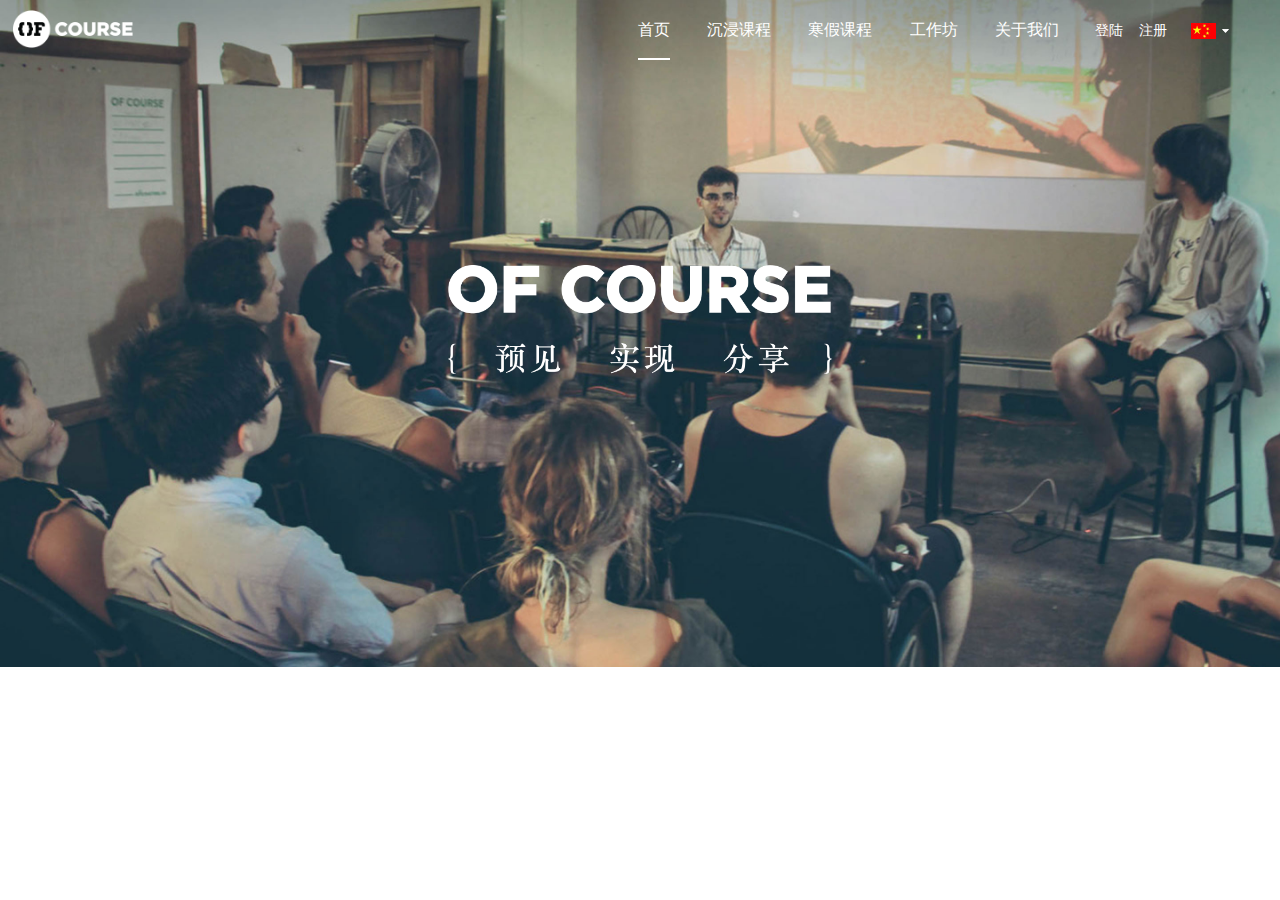
==== of-course/index.html @ 1c03e114 "of-course" ====
<!DOCTYPE html>
<html>
<head>
    <meta charset="utf-8">
    <title></title>
    <link rel="stylesheet" href="css/style.css"/>
</head>
<body>
<div class="m-container">
    <div class="banner">
        <img src="img/slider_pic.jpg" alt="" width="100%"/>
        <div class="banner-content">
            <div class="menu index-menu">
                <a href="index.html" class="w-logo">
                    <img src="img/logo.png" alt="" width="80%"/>
                </a>
                <div class="language">
                    <a href="javascript:void(0);">
                        <i class="flags">
                            <img src="img/china.jpg" alt="" width="100%"/>
                        </i>
                        <i class="select">
                            <img src="img/select.png" alt="" width="100%"/>
                        </i>
                    </a>
                    <ul>
                        <li><a href="javascript:void(0);"><img src="img/china.jpg" alt=""/></a></li>
                        <li><a href="javascript:void(0);"><img src="img/us.jpg" alt=""/></a></li>
                    </ul>
                </div>
                <div class="sign-status signed">

                </div>
                <ul class="sign-status not-sign">
                    <li><a href="sign.html">登陆</a></li>
                    <li><a href="sign.html">注册</a></li>
                </ul>
                <ul class="navi">
                    <li><a href="index.html" class="current">首页<i></i></a></li>
                    <li><a href="index.html">沉浸课程<i></i></a></li>
                    <li><a href="index.html">寒假课程<i></i></a></li>
                    <li><a href="index.html">工作坊<i></i></a></li>
                    <li><a href="index.html">关于我们<i></i></a></li>
                </ul>
            </div>
            <div class="menu menu-holder"></div>
            <div class="banner-title">
                <img src="img/slider_title.png" alt="" width="30%"/>
            </div>
        </div>
    </div>
</div>
</body>
</html>
---- of-course/css/style.css ----
* {
    margin: 0;
    padding: 0;
}
html, body {
    width: 100%;
    height: 100%;
    font-family: 'Microsoft YaHei', 'Helvetica Neue', 'Luxi Sans', 'DejaVu Sans', Tahoma, 'Hiragino Sans GB', sans-serif;
    font-size: 62.5%;
}
img {
    display: block;
}
ul, ol {
    list-style: none;
}
a {
    text-decoration: none;
}
.m-container {
    width: 100%;
    height: auto;
    position: relative;
}
.banner {
    width: 100%;
    position: relative;
}
.banner-content {
    width: 100%;
    position: absolute;
    top: 0;
    left: 0;
    height: 100%;
}
.menu {
    position: absolute;
    width: 100%;
    height: 60px;
    top: 0;
    left: 0;
}
.menu.menu-holder {
    position: relative;
}
.menu.index-menu {
    z-index: 3;
}
.banner-title {
    margin: 0 auto;
    padding-top: 16%;
}
.banner-title img {
    margin: auto;
    display: block;
}
.menu .w-logo {
    display: block;
    width: 150px;
    margin-top: 10px;
    margin-left: 1%;
    float: left;
}
.menu .language {
    height: 100%;
    width: 54px;
    float: right;
    margin-right: 4%;
    position: relative;
}
.language>a {
    display: block;
    width: 100%;
    height: 100%;
    text-align: center;
}
.language .flags {
    display: block;
    float: left;
    width: 25px;
    margin-top: 23px;
    margin-left: 16px;
}
.language .select {
    display: block;
    float: right;
    margin-top: 29px;
}
.language ul {
    background: #ffffff;
    width: 100%;
    height: 120px;
    position: absolute;
    top: 0;
    left: 0;
    border-left: 1px solid #bababa;
    border-bottom: 1px solid #bababa;
    border-right: 1px solid #bababa;
    display: none;
}
.language ul li {
    width: 100%;
    height: 50%;
}
.language ul li a {
    display: block;
    width: 100%;
    height: 100%;
}
.language ul li a img {
    width: 25px;
    display: block;
    margin: 0 auto;
    padding-top: 23px;
}
.language:hover ul {
    display: block;
}
.menu .sign-status {
    float: right;
    height: 100%;
}
ul.sign-status {

}
ul.sign-status li {
    display: block;
    float: left;
    height: 100%;
    padding: 0 8px;
}
ul.sign-status li a {
    display: block;
    width: 100%;
    height: 100%;
    text-align: center;
    line-height: 60px;
    color: #ffffff;
    font-size: 2.2em;
}
div.sign-status {
    display: none;
}
.menu .navi {
    height: 60px;
    float: right;
    width: 468px;
}
.navi li {
    float: left;
    margin-right: 4%;
    margin-left: 4%;
    height: 60px;
}
.navi li a {
    width: 100%;
    height: 100%;
    text-align: center;
    line-height: 60px;
    font-size: 2.5em;
    color: #ffffff;
    position: relative;
    display: block;
}
.navi li a i {
    width: 100%;
    height: 2px;
    background: #ffffff;
    position: absolute;
    bottom: 0;
    left: 0;
    display: none;
}
.navi li a.current i,
.navi li:hover a i {
    display: block;
}
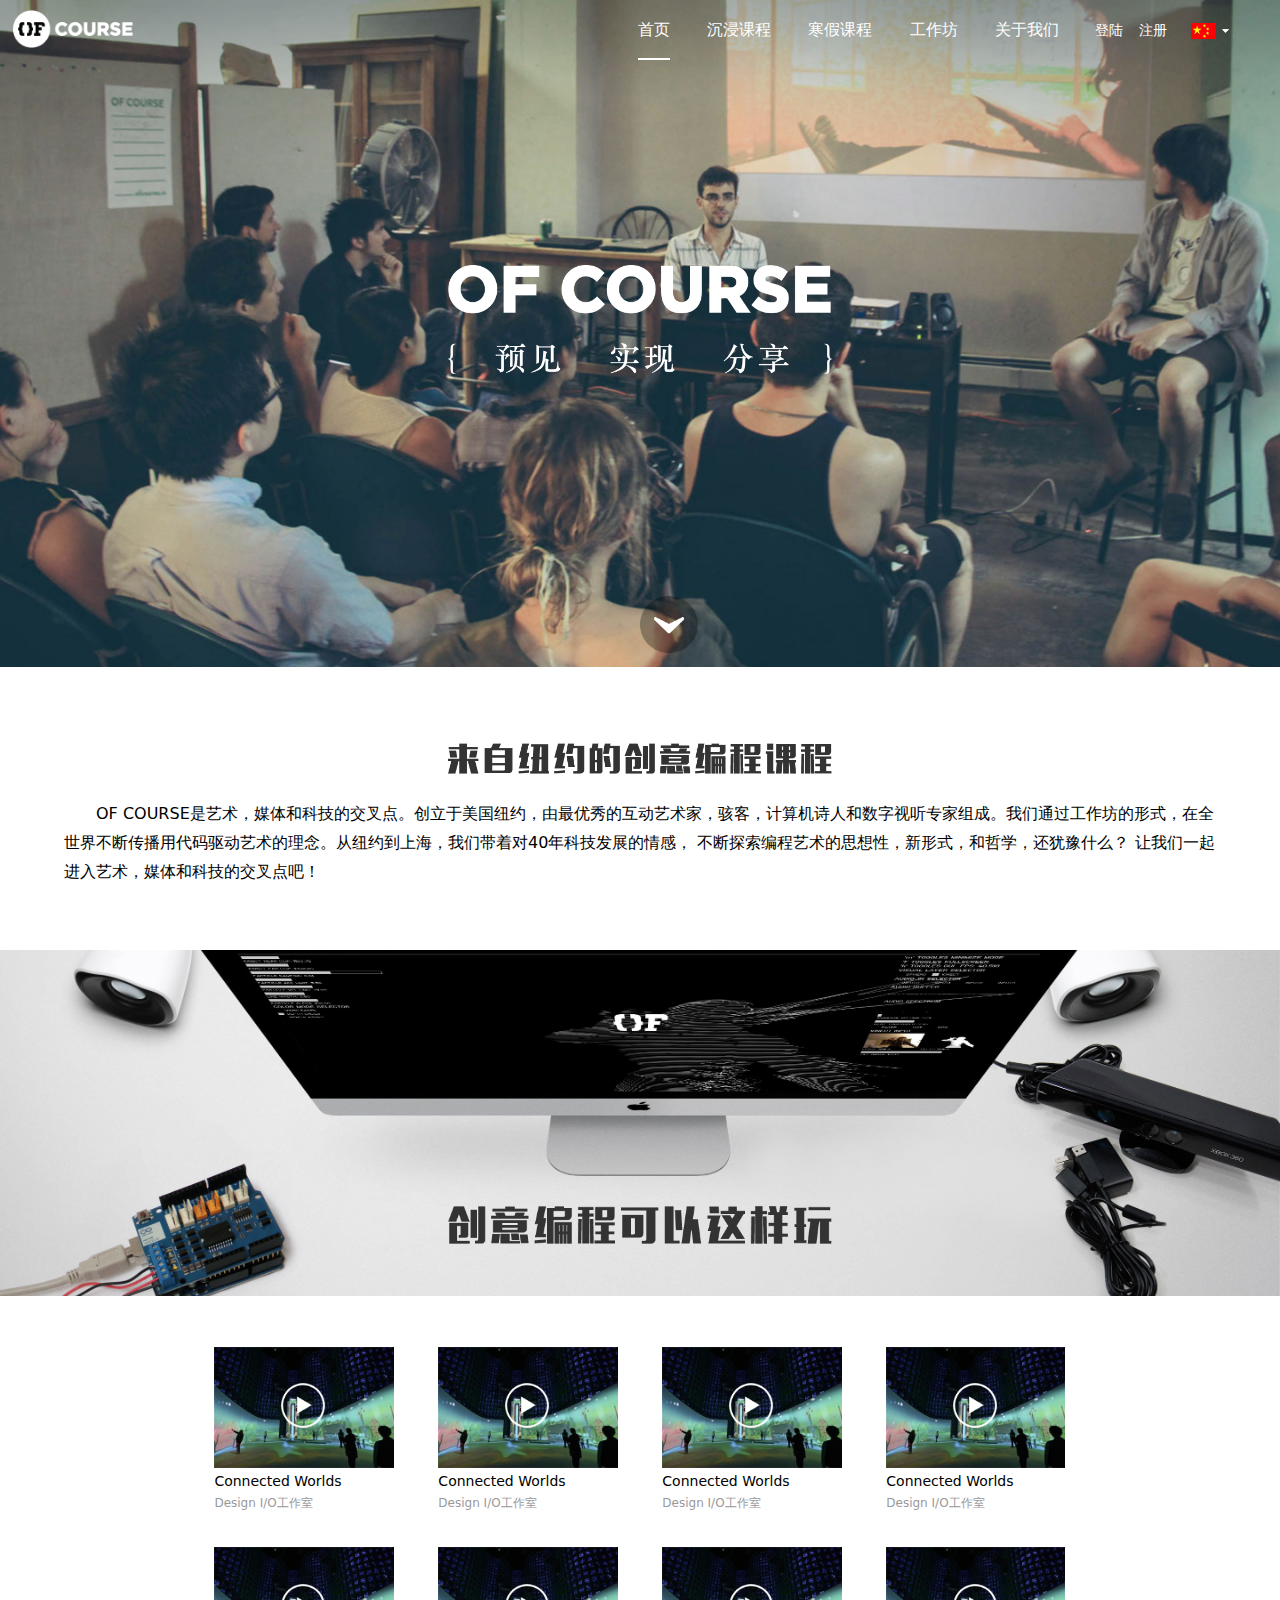
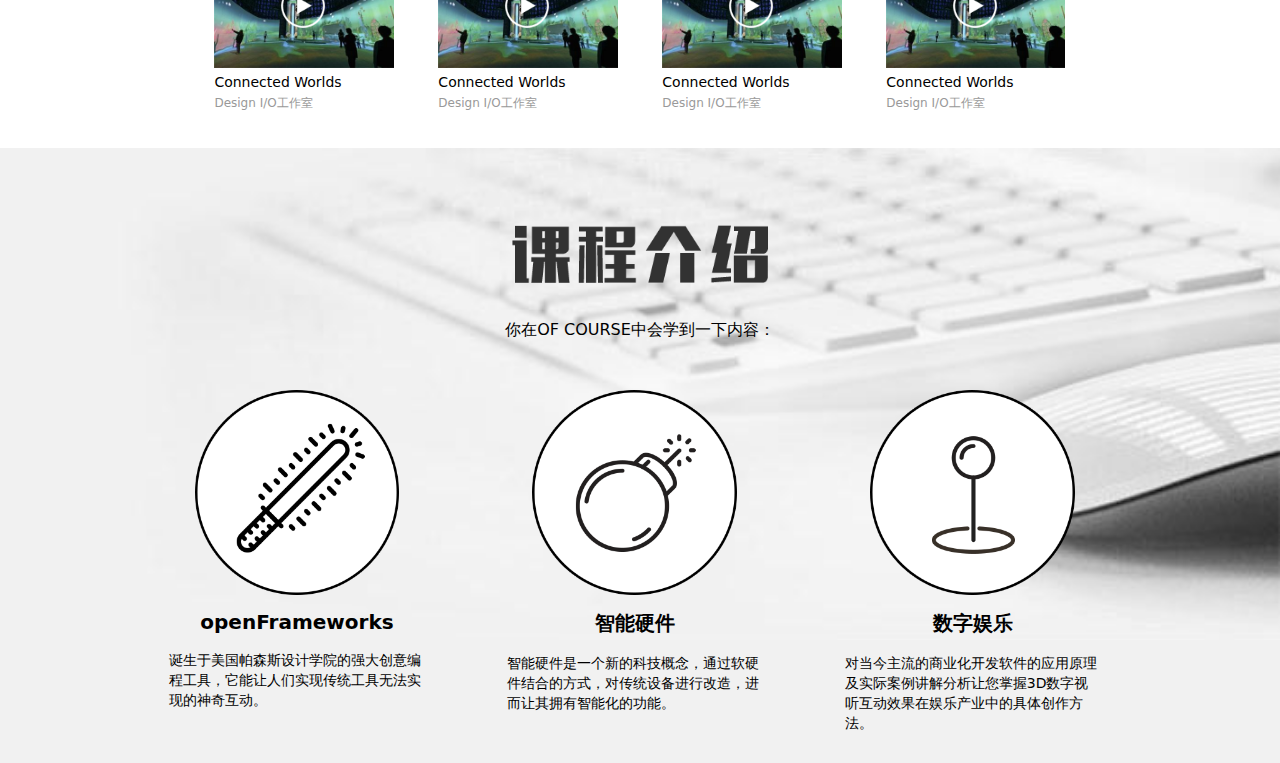
==== commit bfa40269: "of-course" ====
--- a/of-course/index.html
+++ b/of-course/index.html
@@ -48,6 +48,128 @@
                 <img src="img/slider_title.png" alt="" width="30%"/>
             </div>
         </div>
+        <a href="javascript:void(0);" class="next-arrow">
+            <img src="img/next_arrow.png" alt="" width="100%"/>
+        </a>
+    </div>
+    <div class="content-1">
+        <img src="img/index_title.png" alt=""/>
+        <p>
+            OF COURSE是艺术，媒体和科技的交叉点。创立于美国纽约，由最优秀的互动艺术家，骇客，计算机诗人和数字视听专家组成。我们通过工作坊的形式，在全世界不断传播用代码驱动艺术的理念。从纽约到上海，我们带着对40年科技发展的情感， 不断探索编程艺术的思想性，新形式，和哲学，还犹豫什么？ 让我们一起进入艺术，媒体和科技的交叉点吧！
+        </p>
+    </div>
+    <div class="content-2">
+        <img src="img/desc_title2.png" alt=""/>
+    </div>
+    <div class="videos-area">
+        <ul class="video-list">
+            <li>
+                <span>
+                    <img src="img/poster1.jpg" alt="" width="100%"/>
+                    <a href="javascript:void(0);" class="v-play">
+                        <img src="img/play.png" alt="" width="100%"/>
+                    </a>
+                </span>
+                <b>Connected Worlds</b>
+                <i>Design I/O工作室</i>
+            </li>
+            <li>
+                <span>
+                    <img src="img/poster1.jpg" alt="" width="100%"/>
+                    <a href="javascript:void(0);" class="v-play">
+                        <img src="img/play.png" alt="" width="100%"/>
+                    </a>
+                </span>
+                <b>Connected Worlds</b>
+                <i>Design I/O工作室</i>
+            </li>
+            <li>
+                <span>
+                    <img src="img/poster1.jpg" alt="" width="100%"/>
+                    <a href="javascript:void(0);" class="v-play">
+                        <img src="img/play.png" alt="" width="100%"/>
+                    </a>
+                </span>
+                <b>Connected Worlds</b>
+                <i>Design I/O工作室</i>
+            </li>
+            <li>
+                <span>
+                    <img src="img/poster1.jpg" alt="" width="100%"/>
+                    <a href="javascript:void(0);" class="v-play">
+                        <img src="img/play.png" alt="" width="100%"/>
+                    </a>
+                </span>
+                <b>Connected Worlds</b>
+                <i>Design I/O工作室</i>
+            </li>
+            <li>
+                <span>
+                    <img src="img/poster1.jpg" alt="" width="100%"/>
+                    <a href="javascript:void(0);" class="v-play">
+                        <img src="img/play.png" alt="" width="100%"/>
+                    </a>
+                </span>
+                <b>Connected Worlds</b>
+                <i>Design I/O工作室</i>
+            </li>
+            <li>
+                <span>
+                    <img src="img/poster1.jpg" alt="" width="100%"/>
+                    <a href="javascript:void(0);" class="v-play">
+                        <img src="img/play.png" alt="" width="100%"/>
+                    </a>
+                </span>
+                <b>Connected Worlds</b>
+                <i>Design I/O工作室</i>
+            </li>
+            <li>
+                <span>
+                    <img src="img/poster1.jpg" alt="" width="100%"/>
+                    <a href="javascript:void(0);" class="v-play">
+                        <img src="img/play.png" alt="" width="100%"/>
+                    </a>
+                </span>
+                <b>Connected Worlds</b>
+                <i>Design I/O工作室</i>
+            </li>
+            <li>
+                <span>
+                    <img src="img/poster1.jpg" alt="" width="100%"/>
+                    <a href="javascript:void(0);" class="v-play">
+                        <img src="img/play.png" alt="" width="100%"/>
+                    </a>
+                </span>
+                <b>Connected Worlds</b>
+                <i>Design I/O工作室</i>
+            </li>
+        </ul>
+    </div>
+    <div class="content-3">
+        <img src="img/desc_title4.png" alt=""/>
+        <p>你在OF COURSE中会学到一下内容：</p>
+        <ul>
+            <li>
+                <img src="img/full_icon.png" alt=""/>
+                <span>openFrameworks</span>
+                <p>诞生于美国帕森斯设计学院的强大创意编程工具，它能让人们实现传统工具无法实现的神奇互动。</p>
+            </li>
+            <li>
+                <img src="img/full_icon2.png" alt=""/>
+                <span>智能硬件</span>
+                <p>智能硬件是一个新的科技概念，通过软硬件结合的方式，对传统设备进行改造，进而让其拥有智能化的功能。</p>
+            </li>
+            <li>
+                <img src="img/full_icon3.png" alt=""/>
+                <span>数字娱乐</span>
+                <p>对当今主流的商业化开发软件的应用原理及实际案例讲解分析让您掌握3D数字视听互动效果在娱乐产业中的具体创作方法。</p>
+            </li>
+        </ul>
+    </div>
+    <div class="content-4">
+        <ul>
+
+        </ul>
     </div>
 </div>
 </body>
--- a/of-course/css/style.css
+++ b/of-course/css/style.css
@@ -174,4 +174,123 @@
 .navi li a.current i,
 .navi li:hover a i {
     display: block;
+}
+.next-arrow {
+    position: absolute;
+    bottom: 2%;
+    left: 50%;
+    width: 4.5%;
+}
+.content-1 {
+    width: 100%;
+    height: auto;
+    background-color: #ffffff;
+}
+.content-1 img {
+    width: 30%;
+    min-width: 300px;
+    margin: 0 auto;
+    padding: 6% 0 2% 0;
+}
+.content-1 p {
+    display: block;
+    width: 90%;
+    margin: 0 auto;
+    font-size: 1.6rem;
+    line-height: 180%;
+    text-indent: 2em;
+    padding-bottom: 5%;
+}
+.content-2 {
+    background: url("../img/index_bg.jpg") no-repeat top left #d9dada;
+    -webkit-background-size: 100%;
+    background-size: 100%;
+}
+.content-2 img {
+    width: 30%;
+    margin: 0 auto;
+    padding: 20% 0 4%;
+}
+.videos-area {
+    width: 100%;
+    overflow: hidden;
+
+}
+.videos-area ul {
+    width: 70%;
+    display: block;
+    margin: 0 auto;
+    padding: 4% 0;
+}
+.videos-area ul li {
+    width: 20%;
+    float: left;
+    margin: 0 2.5% 4% 2.5%;
+}
+.videos-area span {
+    position: relative;
+    display: block;
+}
+.videos-area span a {
+    position: absolute;
+    width: 25%;
+    top: 30%;
+    left: 37%;
+}
+.videos-area li b {
+    font-size: 1.4rem;
+    font-weight: normal;
+    padding: 3% 0;
+    display: block;
+}
+.videos-area li i {
+    font-style: normal;
+    color: #999;
+    font-size: 1.2rem;
+}
+.content-3 {
+    width: 100%;
+    background: url("../img/index_bg3.jpg") no-repeat top left #f1f1f1;
+    -webkit-background-size: 100%;
+    background-size: 100%;
+    overflow: hidden;
+}
+.content-3>img {
+    margin: 0 auto;
+    padding: 6% 0 3%;
+    width: 20%;
+}
+.content-3>p {
+    display: block;
+    width: 100%;
+    text-align: center;
+    font-size: 1.6rem;
+    line-height: 1.8rem;
+}
+.content-3>ul {
+    display: block;
+    width: 80%;
+    margin: 0 auto;
+    padding: 4% 0 4% 0;
+}
+.content-3>ul li {
+    width: 25%;
+    float: left;
+    margin: 0 4% 3% 4%;
+}
+.content-3>ul li img {
+    width: 80%;
+    margin: 0 auto;
+}
+.content-3>ul li span {
+    font-weight: bold;
+    font-size: 2rem;
+    width: 100%;
+    text-align: center;
+    display: block;
+    margin: 6% 0;
+}
+.content-3>ul li p {
+    font-size: 1.4rem;
+    line-height: 2rem;
 }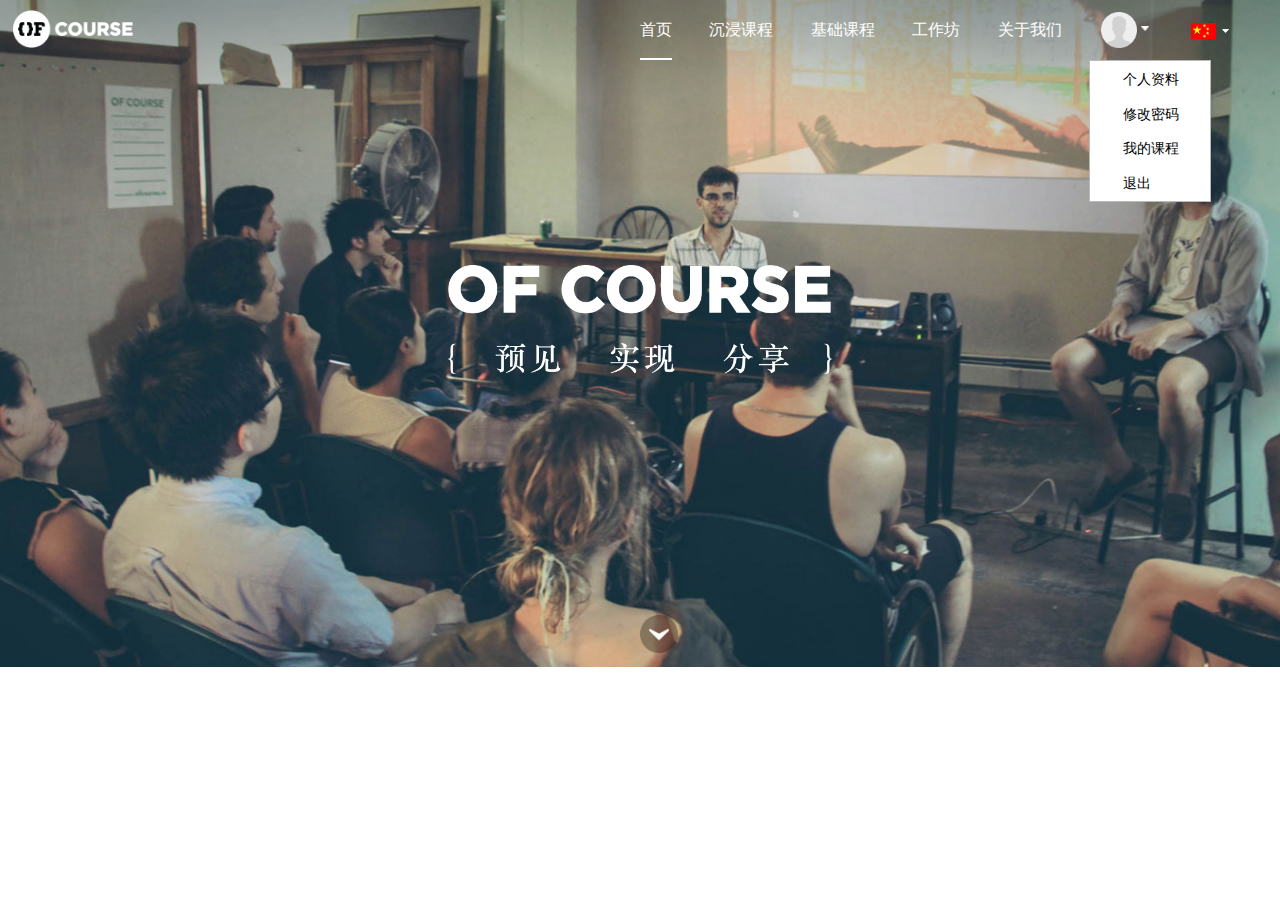
==== commit c024998e: "i am back" ====
--- a/of-course/index.html
+++ b/of-course/index.html
@@ -29,7 +29,20 @@
                     </ul>
                 </div>
                 <div class="sign-status signed">
-
+                    <a href="javascript:void(0);">
+                        <i>
+                            <img src="img/header.png" alt="" width="100%"/>
+                        </i>
+                        <i>
+                            <img src="img/select.png" alt="" width="100%"/>
+                        </i>
+                    </a>
+                    <ul>
+                        <li><a href="javascript:void(0);">个人资料</a></li>
+                        <li><a href="javascript:void(0);">修改密码</a></li>
+                        <li><a href="javascript:void(0);">我的课程</a></li>
+                        <li><a href="javascript:void(0);">退出</a></li>
+                    </ul>
                 </div>
                 <ul class="sign-status not-sign">
                     <li><a href="sign.html">登陆</a></li>
@@ -38,7 +51,7 @@
                 <ul class="navi">
                     <li><a href="index.html" class="current">首页<i></i></a></li>
                     <li><a href="index.html">沉浸课程<i></i></a></li>
-                    <li><a href="index.html">寒假课程<i></i></a></li>
+                    <li><a href="index.html">基础课程<i></i></a></li>
                     <li><a href="index.html">工作坊<i></i></a></li>
                     <li><a href="index.html">关于我们<i></i></a></li>
                 </ul>
@@ -52,125 +65,6 @@
             <img src="img/next_arrow.png" alt="" width="100%"/>
         </a>
     </div>
-    <div class="content-1">
-        <img src="img/index_title.png" alt=""/>
-        <p>
-            OF COURSE是艺术，媒体和科技的交叉点。创立于美国纽约，由最优秀的互动艺术家，骇客，计算机诗人和数字视听专家组成。我们通过工作坊的形式，在全世界不断传播用代码驱动艺术的理念。从纽约到上海，我们带着对40年科技发展的情感， 不断探索编程艺术的思想性，新形式，和哲学，还犹豫什么？ 让我们一起进入艺术，媒体和科技的交叉点吧！
-        </p>
-    </div>
-    <div class="content-2">
-        <img src="img/desc_title2.png" alt=""/>
-    </div>
-    <div class="videos-area">
-        <ul class="video-list">
-            <li>
-                <span>
-                    <img src="img/poster1.jpg" alt="" width="100%"/>
-                    <a href="javascript:void(0);" class="v-play">
-                        <img src="img/play.png" alt="" width="100%"/>
-                    </a>
-                </span>
-                <b>Connected Worlds</b>
-                <i>Design I/O工作室</i>
-            </li>
-            <li>
-                <span>
-                    <img src="img/poster1.jpg" alt="" width="100%"/>
-                    <a href="javascript:void(0);" class="v-play">
-                        <img src="img/play.png" alt="" width="100%"/>
-                    </a>
-                </span>
-                <b>Connected Worlds</b>
-                <i>Design I/O工作室</i>
-            </li>
-            <li>
-                <span>
-                    <img src="img/poster1.jpg" alt="" width="100%"/>
-                    <a href="javascript:void(0);" class="v-play">
-                        <img src="img/play.png" alt="" width="100%"/>
-                    </a>
-                </span>
-                <b>Connected Worlds</b>
-                <i>Design I/O工作室</i>
-            </li>
-            <li>
-                <span>
-                    <img src="img/poster1.jpg" alt="" width="100%"/>
-                    <a href="javascript:void(0);" class="v-play">
-                        <img src="img/play.png" alt="" width="100%"/>
-                    </a>
-                </span>
-                <b>Connected Worlds</b>
-                <i>Design I/O工作室</i>
-            </li>
-            <li>
-                <span>
-                    <img src="img/poster1.jpg" alt="" width="100%"/>
-                    <a href="javascript:void(0);" class="v-play">
-                        <img src="img/play.png" alt="" width="100%"/>
-                    </a>
-                </span>
-                <b>Connected Worlds</b>
-                <i>Design I/O工作室</i>
-            </li>
-            <li>
-                <span>
-                    <img src="img/poster1.jpg" alt="" width="100%"/>
-                    <a href="javascript:void(0);" class="v-play">
-                        <img src="img/play.png" alt="" width="100%"/>
-                    </a>
-                </span>
-                <b>Connected Worlds</b>
-                <i>Design I/O工作室</i>
-            </li>
-            <li>
-                <span>
-                    <img src="img/poster1.jpg" alt="" width="100%"/>
-                    <a href="javascript:void(0);" class="v-play">
-                        <img src="img/play.png" alt="" width="100%"/>
-                    </a>
-                </span>
-                <b>Connected Worlds</b>
-                <i>Design I/O工作室</i>
-            </li>
-            <li>
-                <span>
-                    <img src="img/poster1.jpg" alt="" width="100%"/>
-                    <a href="javascript:void(0);" class="v-play">
-                        <img src="img/play.png" alt="" width="100%"/>
-                    </a>
-                </span>
-                <b>Connected Worlds</b>
-                <i>Design I/O工作室</i>
-            </li>
-        </ul>
-    </div>
-    <div class="content-3">
-        <img src="img/desc_title4.png" alt=""/>
-        <p>你在OF COURSE中会学到一下内容：</p>
-        <ul>
-            <li>
-                <img src="img/full_icon.png" alt=""/>
-                <span>openFrameworks</span>
-                <p>诞生于美国帕森斯设计学院的强大创意编程工具，它能让人们实现传统工具无法实现的神奇互动。</p>
-            </li>
-            <li>
-                <img src="img/full_icon2.png" alt=""/>
-                <span>智能硬件</span>
-                <p>智能硬件是一个新的科技概念，通过软硬件结合的方式，对传统设备进行改造，进而让其拥有智能化的功能。</p>
-            </li>
-            <li>
-                <img src="img/full_icon3.png" alt=""/>
-                <span>数字娱乐</span>
-                <p>对当今主流的商业化开发软件的应用原理及实际案例讲解分析让您掌握3D数字视听互动效果在娱乐产业中的具体创作方法。</p>
-            </li>
-        </ul>
-    </div>
-    <div class="content-4">
-        <ul>
-
-        </ul>
-    </div>
 </div>
 </body>
 </html>--- a/of-course/css/style.css
+++ b/of-course/css/style.css
@@ -121,7 +121,7 @@
     height: 100%;
 }
 ul.sign-status {
-
+    display: none;
 }
 ul.sign-status li {
     display: block;
@@ -139,7 +139,55 @@
     font-size: 2.2em;
 }
 div.sign-status {
-    display: none;
+    /*display: none;*/
+    display: block;
+    width: 60px;
+    /*background: #000;*/
+    margin-right: 2%;
+    position: relative;
+}
+div.sign-status a{
+    display: block;
+    width: 100%;
+    height: 100%;
+}
+div.sign-status a i:first-child{
+    display: block;
+    float: left;
+    height: 36px;
+    width: 36px;
+    -webkit-border-radius: 50%;
+    -moz-border-radius: 50%;
+    border-radius: 50%;
+    margin-left: 12px;
+    margin-top: 12px;
+}
+div.sign-status a i:last-child{
+    display: block;
+    float: right;
+    width: 8px;
+    margin-top: 26px;
+}
+div.sign-status ul{
+    position: absolute;
+    background: #ffffff;
+    top: 100%;
+    width: 200%;
+    border: 1px solid #bababa;
+}
+div.sign-status ul li {
+    margin: 2%;
+    width: 100%;
+    height: 32px;
+}
+div.sign-status ul li a {
+    color: #000;
+    font-size: 14px;
+    font-size: 1.4rem;
+    width: 75%;
+    float: right;
+    text-align: left;
+    line-height: 32px;
 }
 .menu .navi {
     height: 60px;
@@ -176,121 +224,9 @@
     display: block;
 }
 .next-arrow {
+    display: block;
     position: absolute;
     bottom: 2%;
     left: 50%;
-    width: 4.5%;
-}
-.content-1 {
-    width: 100%;
-    height: auto;
-    background-color: #ffffff;
-}
-.content-1 img {
-    width: 30%;
-    min-width: 300px;
-    margin: 0 auto;
-    padding: 6% 0 2% 0;
-}
-.content-1 p {
-    display: block;
-    width: 90%;
-    margin: 0 auto;
-    font-size: 1.6rem;
-    line-height: 180%;
-    text-indent: 2em;
-    padding-bottom: 5%;
-}
-.content-2 {
-    background: url("../img/index_bg.jpg") no-repeat top left #d9dada;
-    -webkit-background-size: 100%;
-    background-size: 100%;
-}
-.content-2 img {
-    width: 30%;
-    margin: 0 auto;
-    padding: 20% 0 4%;
-}
-.videos-area {
-    width: 100%;
-    overflow: hidden;
-
-}
-.videos-area ul {
-    width: 70%;
-    display: block;
-    margin: 0 auto;
-    padding: 4% 0;
-}
-.videos-area ul li {
-    width: 20%;
-    float: left;
-    margin: 0 2.5% 4% 2.5%;
-}
-.videos-area span {
-    position: relative;
-    display: block;
-}
-.videos-area span a {
-    position: absolute;
-    width: 25%;
-    top: 30%;
-    left: 37%;
-}
-.videos-area li b {
-    font-size: 1.4rem;
-    font-weight: normal;
-    padding: 3% 0;
-    display: block;
-}
-.videos-area li i {
-    font-style: normal;
-    color: #999;
-    font-size: 1.2rem;
-}
-.content-3 {
-    width: 100%;
-    background: url("../img/index_bg3.jpg") no-repeat top left #f1f1f1;
-    -webkit-background-size: 100%;
-    background-size: 100%;
-    overflow: hidden;
-}
-.content-3>img {
-    margin: 0 auto;
-    padding: 6% 0 3%;
-    width: 20%;
-}
-.content-3>p {
-    display: block;
-    width: 100%;
-    text-align: center;
-    font-size: 1.6rem;
-    line-height: 1.8rem;
-}
-.content-3>ul {
-    display: block;
-    width: 80%;
-    margin: 0 auto;
-    padding: 4% 0 4% 0;
-}
-.content-3>ul li {
-    width: 25%;
-    float: left;
-    margin: 0 4% 3% 4%;
-}
-.content-3>ul li img {
-    width: 80%;
-    margin: 0 auto;
-}
-.content-3>ul li span {
-    font-weight: bold;
-    font-size: 2rem;
-    width: 100%;
-    text-align: center;
-    display: block;
-    margin: 6% 0;
-}
-.content-3>ul li p {
-    font-size: 1.4rem;
-    line-height: 2rem;
+    width: 3%;
 }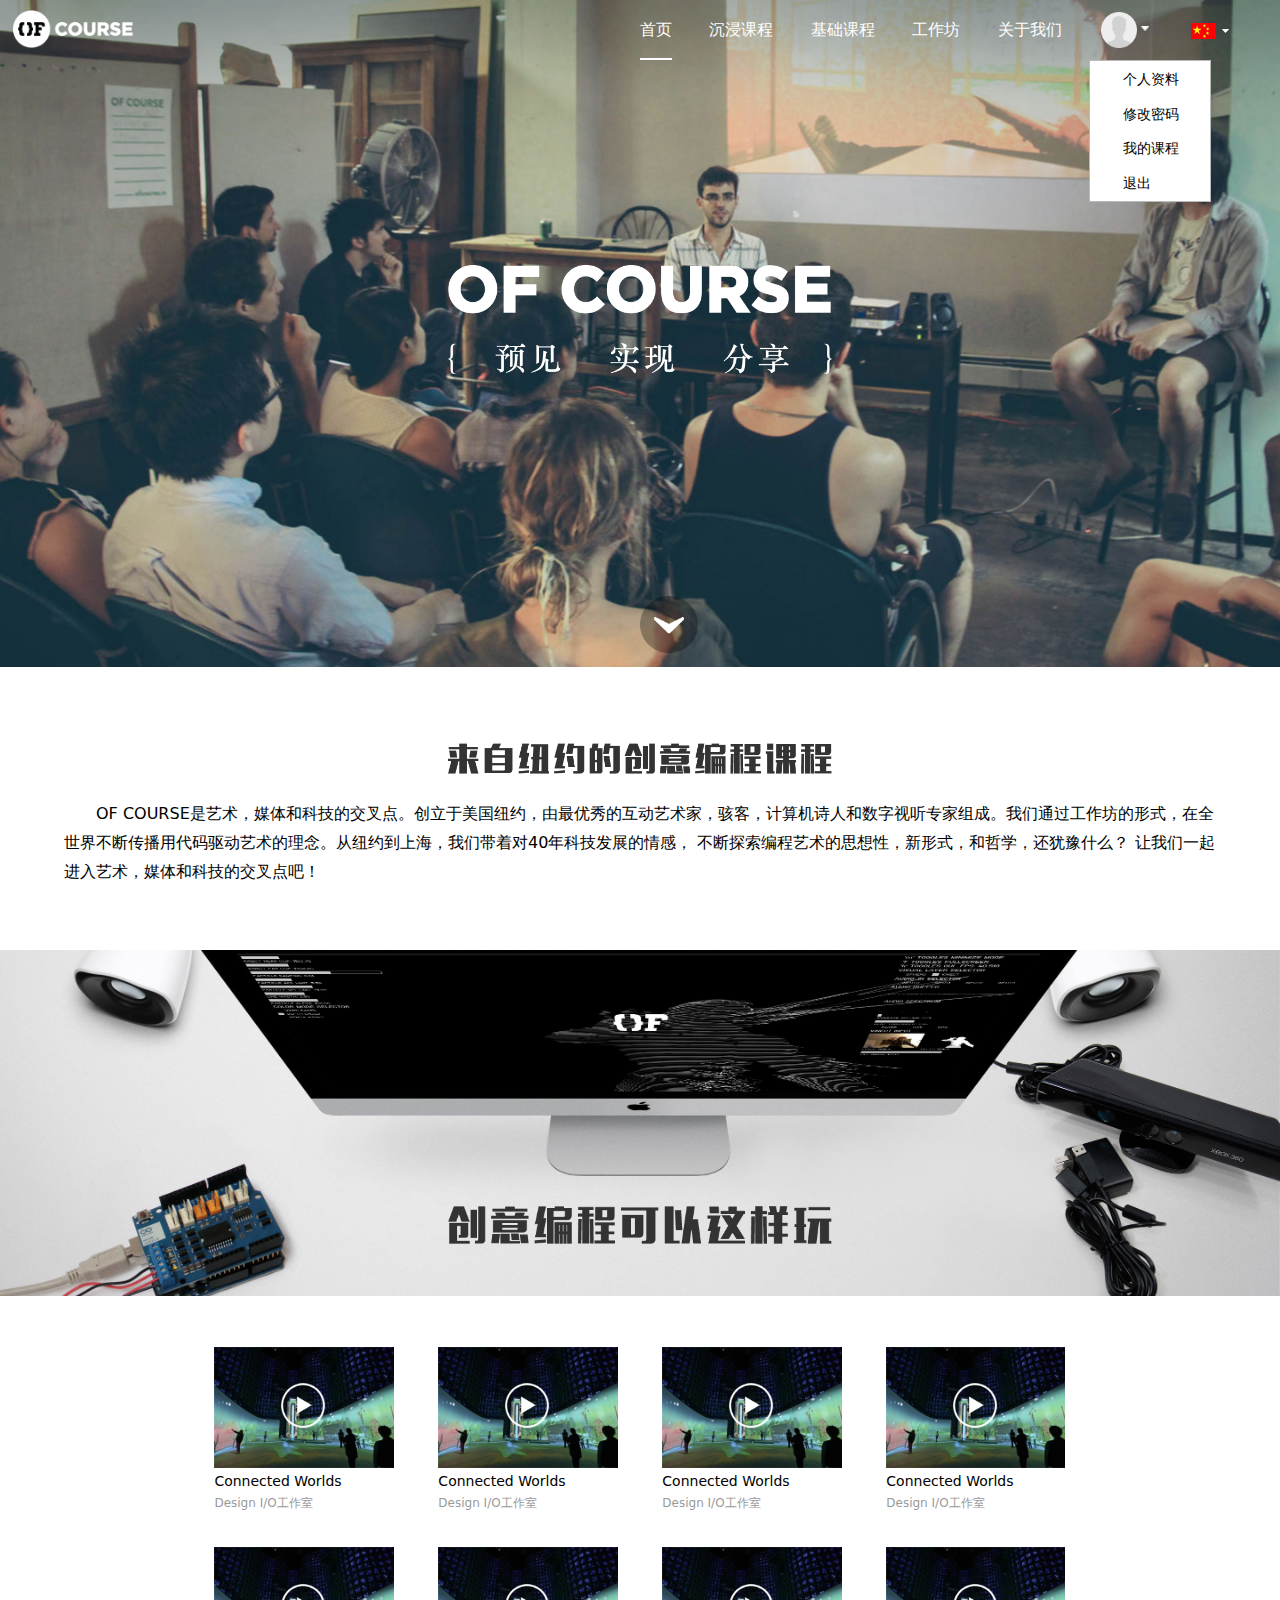
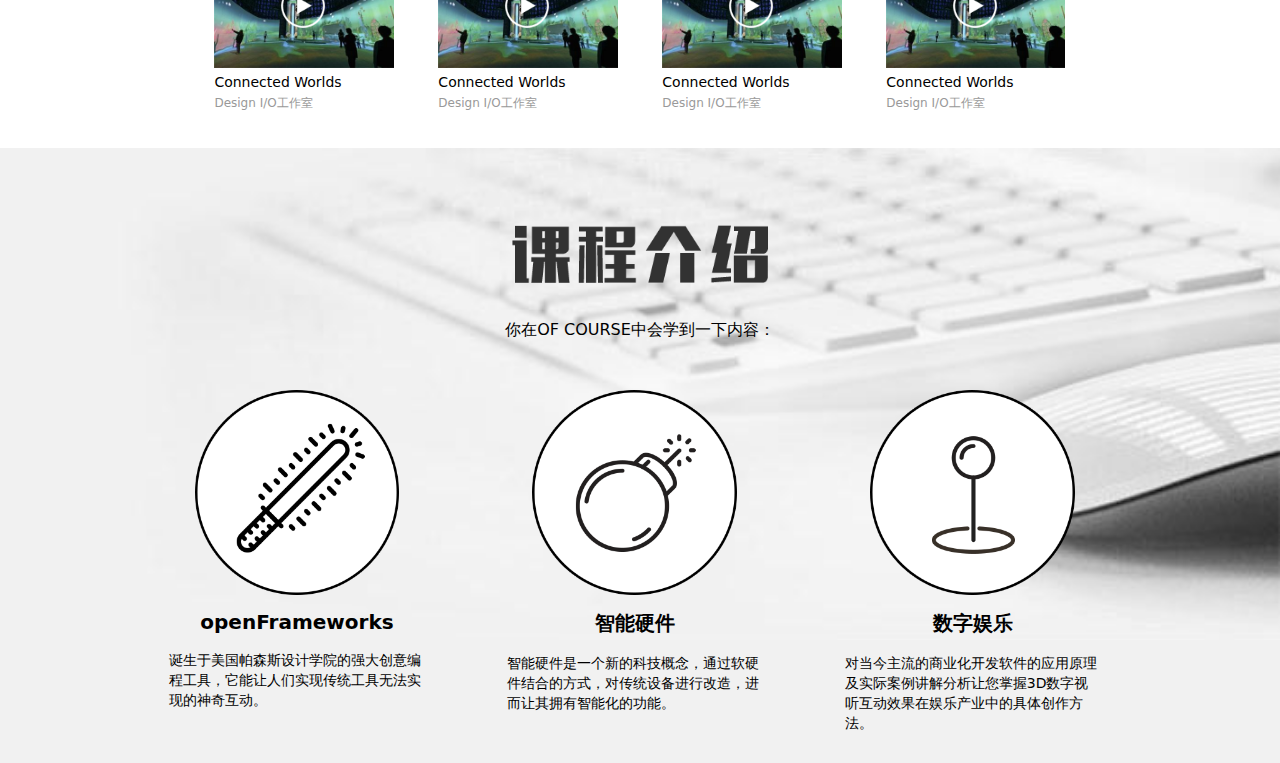
==== commit 49f68cae: "i am back" ====
--- a/of-course/index.html
+++ b/of-course/index.html
@@ -64,6 +64,128 @@
         <a href="javascript:void(0);" class="next-arrow">
             <img src="img/next_arrow.png" alt="" width="100%"/>
         </a>
+<!--<<<<<<< HEAD-->
+<!--=======-->
+    </div>
+    <div class="content-1">
+        <img src="img/index_title.png" alt=""/>
+        <p>
+            OF COURSE是艺术，媒体和科技的交叉点。创立于美国纽约，由最优秀的互动艺术家，骇客，计算机诗人和数字视听专家组成。我们通过工作坊的形式，在全世界不断传播用代码驱动艺术的理念。从纽约到上海，我们带着对40年科技发展的情感， 不断探索编程艺术的思想性，新形式，和哲学，还犹豫什么？ 让我们一起进入艺术，媒体和科技的交叉点吧！
+        </p>
+    </div>
+    <div class="content-2">
+        <img src="img/desc_title2.png" alt=""/>
+    </div>
+    <div class="videos-area">
+        <ul class="video-list">
+            <li>
+                <span>
+                    <img src="img/poster1.jpg" alt="" width="100%"/>
+                    <a href="javascript:void(0);" class="v-play">
+                        <img src="img/play.png" alt="" width="100%"/>
+                    </a>
+                </span>
+                <b>Connected Worlds</b>
+                <i>Design I/O工作室</i>
+            </li>
+            <li>
+                <span>
+                    <img src="img/poster1.jpg" alt="" width="100%"/>
+                    <a href="javascript:void(0);" class="v-play">
+                        <img src="img/play.png" alt="" width="100%"/>
+                    </a>
+                </span>
+                <b>Connected Worlds</b>
+                <i>Design I/O工作室</i>
+            </li>
+            <li>
+                <span>
+                    <img src="img/poster1.jpg" alt="" width="100%"/>
+                    <a href="javascript:void(0);" class="v-play">
+                        <img src="img/play.png" alt="" width="100%"/>
+                    </a>
+                </span>
+                <b>Connected Worlds</b>
+                <i>Design I/O工作室</i>
+            </li>
+            <li>
+                <span>
+                    <img src="img/poster1.jpg" alt="" width="100%"/>
+                    <a href="javascript:void(0);" class="v-play">
+                        <img src="img/play.png" alt="" width="100%"/>
+                    </a>
+                </span>
+                <b>Connected Worlds</b>
+                <i>Design I/O工作室</i>
+            </li>
+            <li>
+                <span>
+                    <img src="img/poster1.jpg" alt="" width="100%"/>
+                    <a href="javascript:void(0);" class="v-play">
+                        <img src="img/play.png" alt="" width="100%"/>
+                    </a>
+                </span>
+                <b>Connected Worlds</b>
+                <i>Design I/O工作室</i>
+            </li>
+            <li>
+                <span>
+                    <img src="img/poster1.jpg" alt="" width="100%"/>
+                    <a href="javascript:void(0);" class="v-play">
+                        <img src="img/play.png" alt="" width="100%"/>
+                    </a>
+                </span>
+                <b>Connected Worlds</b>
+                <i>Design I/O工作室</i>
+            </li>
+            <li>
+                <span>
+                    <img src="img/poster1.jpg" alt="" width="100%"/>
+                    <a href="javascript:void(0);" class="v-play">
+                        <img src="img/play.png" alt="" width="100%"/>
+                    </a>
+                </span>
+                <b>Connected Worlds</b>
+                <i>Design I/O工作室</i>
+            </li>
+            <li>
+                <span>
+                    <img src="img/poster1.jpg" alt="" width="100%"/>
+                    <a href="javascript:void(0);" class="v-play">
+                        <img src="img/play.png" alt="" width="100%"/>
+                    </a>
+                </span>
+                <b>Connected Worlds</b>
+                <i>Design I/O工作室</i>
+            </li>
+        </ul>
+    </div>
+    <div class="content-3">
+        <img src="img/desc_title4.png" alt=""/>
+        <p>你在OF COURSE中会学到一下内容：</p>
+        <ul>
+            <li>
+                <img src="img/full_icon.png" alt=""/>
+                <span>openFrameworks</span>
+                <p>诞生于美国帕森斯设计学院的强大创意编程工具，它能让人们实现传统工具无法实现的神奇互动。</p>
+            </li>
+            <li>
+                <img src="img/full_icon2.png" alt=""/>
+                <span>智能硬件</span>
+                <p>智能硬件是一个新的科技概念，通过软硬件结合的方式，对传统设备进行改造，进而让其拥有智能化的功能。</p>
+            </li>
+            <li>
+                <img src="img/full_icon3.png" alt=""/>
+                <span>数字娱乐</span>
+                <p>对当今主流的商业化开发软件的应用原理及实际案例讲解分析让您掌握3D数字视听互动效果在娱乐产业中的具体创作方法。</p>
+            </li>
+        </ul>
+    </div>
+    <div class="content-4">
+        <ul>
+
+        </ul>
+<!--&gt;>>>>>> bfa40269a6be8c7990a4401448760af3055ebdd3-->
     </div>
 </div>
 </body>
--- a/of-course/css/style.css
+++ b/of-course/css/style.css
@@ -224,9 +224,129 @@
     display: block;
 }
 .next-arrow {
+/*<<<<<<< HEAD*/
     display: block;
     position: absolute;
     bottom: 2%;
     left: 50%;
     width: 3%;
+/*=======*/
+    position: absolute;
+    bottom: 2%;
+    left: 50%;
+    width: 4.5%;
+}
+.content-1 {
+    width: 100%;
+    height: auto;
+    background-color: #ffffff;
+}
+.content-1 img {
+    width: 30%;
+    min-width: 300px;
+    margin: 0 auto;
+    padding: 6% 0 2% 0;
+}
+.content-1 p {
+    display: block;
+    width: 90%;
+    margin: 0 auto;
+    font-size: 1.6rem;
+    line-height: 180%;
+    text-indent: 2em;
+    padding-bottom: 5%;
+}
+.content-2 {
+    background: url("../img/index_bg.jpg") no-repeat top left #d9dada;
+    -webkit-background-size: 100%;
+    background-size: 100%;
+}
+.content-2 img {
+    width: 30%;
+    margin: 0 auto;
+    padding: 20% 0 4%;
+}
+.videos-area {
+    width: 100%;
+    overflow: hidden;
+
+}
+.videos-area ul {
+    width: 70%;
+    display: block;
+    margin: 0 auto;
+    padding: 4% 0;
+}
+.videos-area ul li {
+    width: 20%;
+    float: left;
+    margin: 0 2.5% 4% 2.5%;
+}
+.videos-area span {
+    position: relative;
+    display: block;
+}
+.videos-area span a {
+    position: absolute;
+    width: 25%;
+    top: 30%;
+    left: 37%;
+}
+.videos-area li b {
+    font-size: 1.4rem;
+    font-weight: normal;
+    padding: 3% 0;
+    display: block;
+}
+.videos-area li i {
+    font-style: normal;
+    color: #999;
+    font-size: 1.2rem;
+}
+.content-3 {
+    width: 100%;
+    background: url("../img/index_bg3.jpg") no-repeat top left #f1f1f1;
+    -webkit-background-size: 100%;
+    background-size: 100%;
+    overflow: hidden;
+}
+.content-3>img {
+    margin: 0 auto;
+    padding: 6% 0 3%;
+    width: 20%;
+}
+.content-3>p {
+    display: block;
+    width: 100%;
+    text-align: center;
+    font-size: 1.6rem;
+    line-height: 1.8rem;
+}
+.content-3>ul {
+    display: block;
+    width: 80%;
+    margin: 0 auto;
+    padding: 4% 0 4% 0;
+}
+.content-3>ul li {
+    width: 25%;
+    float: left;
+    margin: 0 4% 3% 4%;
+}
+.content-3>ul li img {
+    width: 80%;
+    margin: 0 auto;
+}
+.content-3>ul li span {
+    font-weight: bold;
+    font-size: 2rem;
+    width: 100%;
+    text-align: center;
+    display: block;
+    margin: 6% 0;
+}
+.content-3>ul li p {
+    font-size: 1.4rem;
+    line-height: 2rem;
+/*>>>>>>> bfa40269a6be8c7990a4401448760af3055ebdd3*/
 }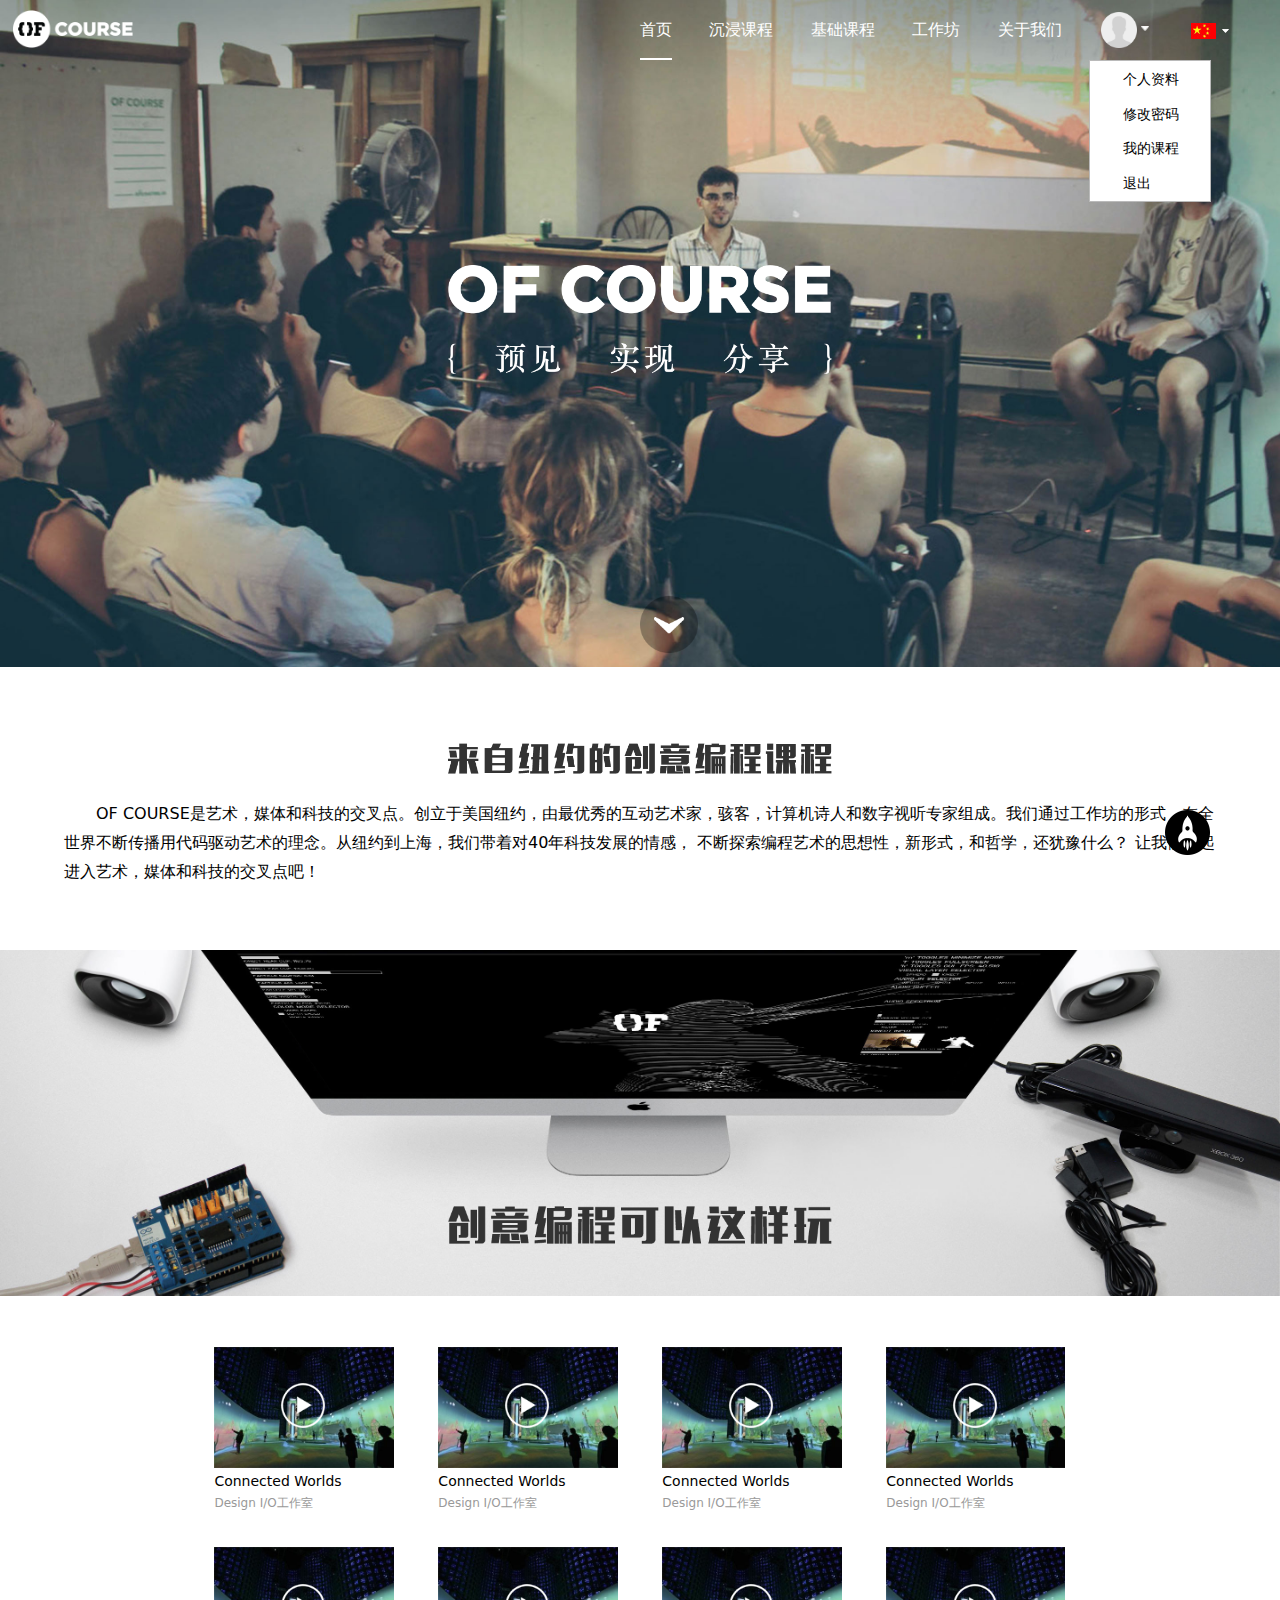
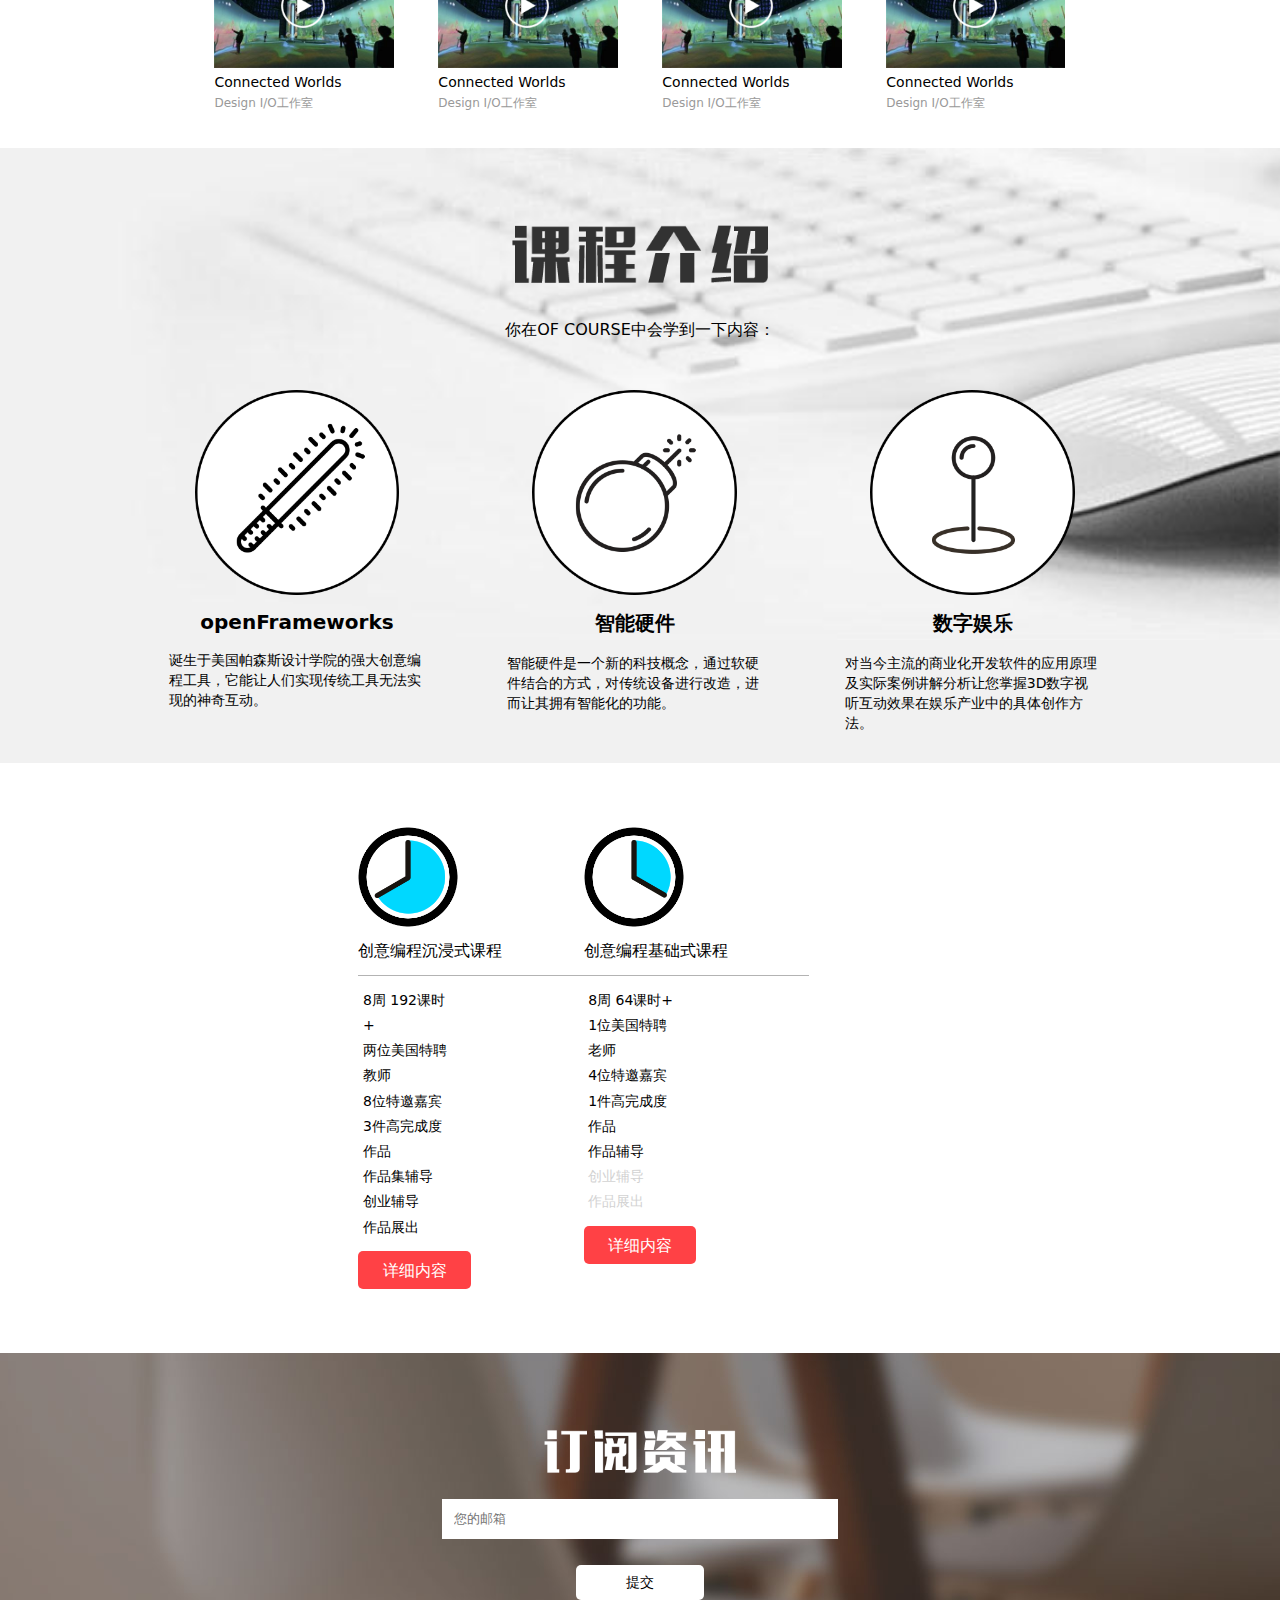
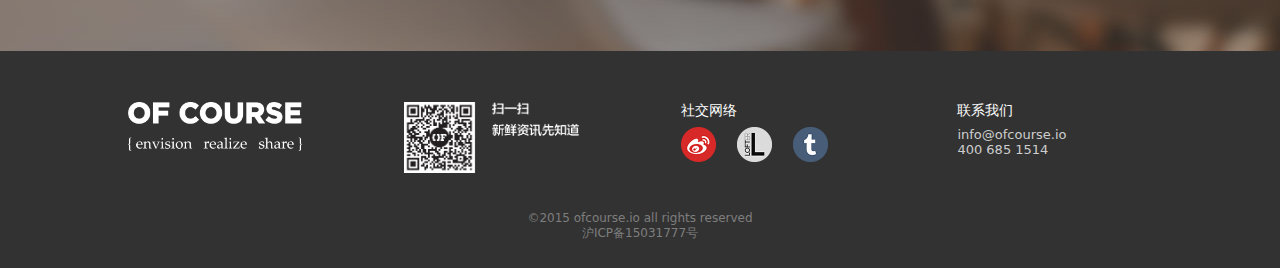
==== commit cf86d77a: "12.7" ====
--- a/of-course/index.html
+++ b/of-course/index.html
@@ -64,8 +64,6 @@
         <a href="javascript:void(0);" class="next-arrow">
             <img src="img/next_arrow.png" alt="" width="100%"/>
         </a>
-<!--<<<<<<< HEAD-->
-<!--=======-->
     </div>
     <div class="content-1">
         <img src="img/index_title.png" alt=""/>
@@ -183,10 +181,80 @@
     </div>
     <div class="content-4">
         <ul>
-
-        </ul>
-<!--&gt;>>>>>> bfa40269a6be8c7990a4401448760af3055ebdd3-->
-    </div>
+            <li>
+                <img src="img/clock.png" alt="" width="100px"/>
+                <span>创意编程沉浸式课程</span>
+                <ul>
+                    <li>8周 192课时+</li>
+                    <li>两位美国特聘教师</li>
+                    <li>8位特邀嘉宾</li>
+                    <li>3件高完成度作品</li>
+                    <li>作品集辅导</li>
+                    <li>创业辅导</li>
+                    <li>作品展出</li>
+                </ul>
+                <a href="javascript:void(0);">详细内容</a>
+            </li>
+            <li>
+                <img src="img/clock2.png" alt="" width="100px"/>
+                <span>创意编程基础式课程</span>
+                <ul>
+                    <li>8周 64课时+</li>
+                    <li>1位美国特聘老师</li>
+                    <li>4位特邀嘉宾</li>
+                    <li>1件高完成度作品</li>
+                    <li>作品辅导</li>
+                    <li class="unable">创业辅导</li>
+                    <li class="unable">作品展出</li>
+                </ul>
+                <a href="javascript:void(0);">详细内容</a>
+            </li>
+        </ul>
+    </div>
+    <div class="content-5">
+        <div class="container">
+            <img src="img/desc_title5.png" alt="" width="15%"/>
+            <input type="text" placeholder="您的邮箱"/>
+            <a href="javascript:void(0);">提交</a>
+        </div>
+    </div>
+    <div class="footer">
+        <ul>
+            <li>
+                <img src="img/footer_title.png" alt="" width="100%"/>
+            </li>
+            <li>
+                <img src="img/QR_code.png" alt="" width="100%"/>
+            </li>
+            <li>
+                <span>社交网络</span>
+                <a href="http://weibo.com/p/1005055609491689" target="_blank">
+                    <img src="img/weibo.png" alt="" width="100%"/>
+                </a>
+                <a href="http://ofcourseio.lofter.com" target="_blank">
+                    <img src="img/lofter.png" alt="" width="100%"/>
+                </a>
+                <a href="http://ofcourseio.tumblr.com/" target="_blank">
+                    <img src="img/tumblr.png" alt="" width="100%"/>
+                </a>
+            </li>
+            <li>
+                <span>联系我们</span>
+                <i>info@ofcourse.io
+                    <br/>
+                    400 685 1514
+                </i>
+            </li>
+        </ul>
+        <p>
+            ©2015 ofcourse.io all rights reserved
+            <br/>
+            沪ICP备15031777号
+        </p>
+    </div>
+    <a href="javascript:void(0);" class="to-top">
+        <img src="img/top.png" alt="" width="45px"/>
+    </a>
 </div>
 </body>
 </html>--- a/of-course/css/style.css
+++ b/of-course/css/style.css
@@ -10,6 +10,8 @@
 }
 img {
     display: block;
+    border: 0 none;
+    outline: 0 none;
 }
 ul, ol {
     list-style: none;
@@ -224,13 +226,11 @@
     display: block;
 }
 .next-arrow {
-/*<<<<<<< HEAD*/
     display: block;
     position: absolute;
     bottom: 2%;
     left: 50%;
     width: 3%;
-/*=======*/
     position: absolute;
     bottom: 2%;
     left: 50%;
@@ -348,5 +348,148 @@
 .content-3>ul li p {
     font-size: 1.4rem;
     line-height: 2rem;
-/*>>>>>>> bfa40269a6be8c7990a4401448760af3055ebdd3*/
+}
+
+.content-4 {
+    width: 100%;
+}
+.content-4>ul {
+    width: 44%;
+    margin: 0 auto;
+    padding: 5% 0;
+    overflow: hidden;
+}
+.content-4>ul li {
+    display: block;
+    float: left;
+    width: 40%;
+}
+.content-4>ul li span {
+    display: block;
+    font-size: 16px;
+    font-size: 1.6rem;
+    text-align: left;
+    padding: 6% 0;
+    border-bottom:1px solid #b3b3b3;
+}
+.content-4>ul ul{
+    width: 100%;
+    font-size: 14px;
+    font-size: 1.4rem;
+    padding: 5% 0;
+    overflow: hidden;
+}
+.content-4>ul ul li {
+    clear: both;
+    float: left;
+    width: 40%;
+    line-height: 1.8em;
+    padding-left: 2%;
+}
+.content-4>ul ul li.unable {
+    color: #d2d2d2;
+}
+.content-4>ul a {
+    background: #ff4145;
+    display: block;
+    width: 50%;
+    height: 38px;
+    line-height: 40px;
+    font-size: 16px;
+    font-size: 1.6rem;
+    -webkit-border-radius: 5px;
+    -moz-border-radius: 5px;
+    border-radius: 5px;
+    color: #ffffff;
+    text-align: center;
+}
+
+.content-5{
+    position: relative;
+    background: url("../img/index_bg2.jpg") no-repeat center center;
+    padding-bottom: 4%;
+}
+.content-5 .container img {
+    display: block;
+    margin: 0 auto;
+    padding: 6% 0 2%;
+}
+.content-5 .container input {
+    width: 29%;
+    border: 0 none;
+    display: block;
+    padding: 1%;
+    margin: 0 auto;
+
+}
+.content-5 .container a {
+    display: block;
+    width: 10%;
+    background: #ffffff;
+    -webkit-border-radius: 5px;
+    -moz-border-radius: 5px;
+    border-radius: 5px;
+    color: #000;
+    margin: 2% auto 0;
+    height: 35px;
+    line-height: 35px;
+    text-align: center;
+    min-width: 110px;
+    font-size: 14px;
+    font-size: 1.4rem;
+}
+
+.footer {
+    width: 100%;
+    position: relative;
+    background: #323232;
+}
+.footer ul {
+    overflow: hidden;
+    width: 80%;
+    margin: 0 auto;
+    padding: 4% 0 1%;
+}
+.footer ul li {
+    float: left;
+    width: 17%;
+    margin-right: 10%;
+}
+.footer ul li:nth-child(3) span,
+.footer ul li:last-child span{
+    color: #ffffff;
+    display: block;
+    font-size: 14px;
+    font-size: 1.4rem;
+    margin-bottom: 4%;
+}
+.footer ul li:nth-child(3) a {
+    width: 20%;
+    display: inline-block;
+    margin-right: 11%;
+}
+.footer ul li:last-child{
+    margin: 0;
+}
+.footer ul li:last-child i {
+    font-size: 13px;
+    font-size: 1.3rem;
+    color: #cdcdcd;
+    font-style: normal;
+    width: 100%;
+}
+.footer p {
+    color: #7e7e7e;
+    font-size: 12px;
+    font-size: 1.2rem;
+    text-align: center;
+    padding: 2% 0;
+}
+
+a.to-top {
+    display: block;
+    position: fixed;
+    width: 4%;
+    right: 5%;
+    bottom: 5%;
 }